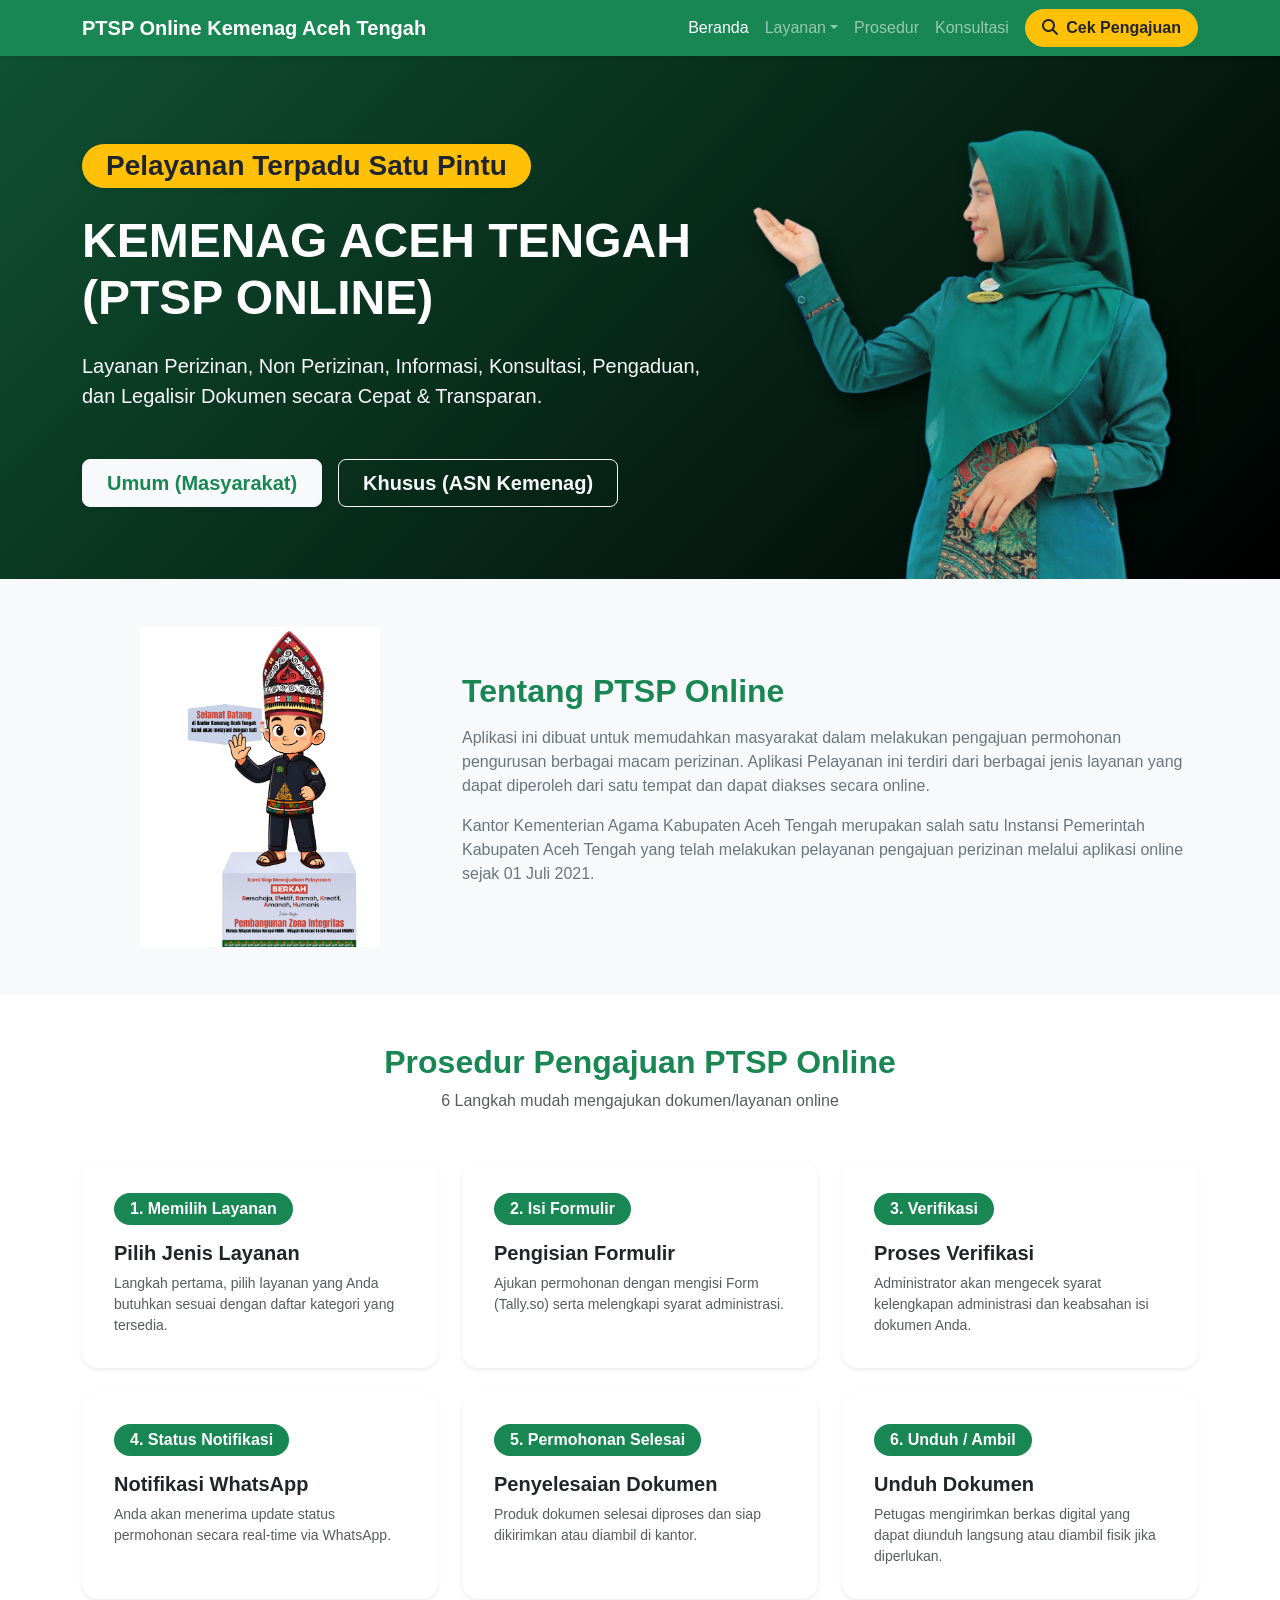
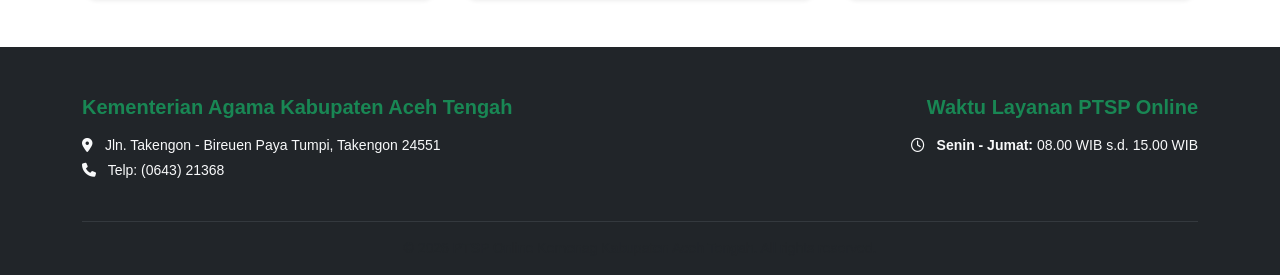
==== index.html @ ee906d06 "jarak" ====
<!DOCTYPE html>
<html lang="id">
<head>
    <meta charset="UTF-8">
    <meta name="viewport" content="width=device-width, initial-scale=1.0">
    <title>PTSP Online - Kemenag Kabupaten Aceh Tengah</title>

    <!-- Bootstrap 5 CDN -->
    <link href="https://cdn.jsdelivr.net/npm/bootstrap@5.3.3/dist/css/bootstrap.min.css" rel="stylesheet">
    <!-- FontAwesome CDN -->
    <link rel="stylesheet" href="https://cdnjs.cloudflare.com/ajax/libs/font-awesome/6.5.2/css/all.min.css">
    <!-- Custom CSS -->
    <link rel="stylesheet" href="css/style.css">
</head>
<body>

    <!-- NAVBAR -->
    <nav class="navbar navbar-expand-lg navbar-dark bg-success sticky-top shadow-sm">
        <div class="container">
            <a class="navbar-brand d-flex align-items-center gap-2 fw-bold" href="#">
                <!-- Tambahkan logo kemenag jika ada -->
                <span>PTSP Online Kemenag Aceh Tengah</span>
            </a>
            <button class="navbar-toggler" type="button" data-bs-toggle="collapse" data-bs-target="#navbarNav">
                <span class="navbar-toggler-icon"></span>
            </button>
            <div class="collapse navbar-collapse" id="navbarNav">
                <ul class="navbar-nav ms-auto align-items-lg-center">
                    <li class="nav-item"><a class="nav-link active" href="#beranda">Beranda</a></li>
                    <li class="nav-item dropdown">
                        <a class="nav-link dropdown-toggle" href="#" role="button" data-bs-toggle="dropdown">Layanan</a>
                        <ul class="dropdown-menu">
                            <li><a class="dropdown-item" href="#layanan-umum"><i class="fa-solid fa-users me-2"></i>Masyarakat Umum</a></li>
                            <li><a class="dropdown-item" href="#layanan-asn"><i class="fa-solid fa-user-tie me-2"></i>Khusus ASN</a></li>
                        </ul>
                    </li>
                    <li class="nav-item"><a class="nav-link" href="#prosedur">Prosedur</a></li>
                    <li class="nav-item"><a class="nav-link" href="#konsultasi">Konsultasi</a></li>
                    <li class="nav-item ms-lg-2 mt-2 mt-lg-0">
                        <a class="btn btn-warning text-dark fw-bold rounded-pill px-3" href="#cek-pengajuan">
                            <i class="fa-solid fa-magnifying-glass me-1"></i> Cek Pengajuan
                        </a>
                    </li>
                </ul>
            </div>
        </div>
    </nav>

    <!-- HERO SECTION -->
    <section id="beranda" class="bg-dark text-white pt-5 position-relative overflow-hidden" style="background: linear-gradient(135deg, #0f5132 0%, #000000 100%);">
        <div class="container pt-4">
            <div class="row align-items-end">
                <!-- Kolom Teks & Tombol -->
                <div class="col-lg-7 text-center text-lg-start mb-5 pb-lg-4">
                    <!-- Badge Diperbesar -->
                    <span class="badge bg-warning text-dark mb-4 px-4 py-2 fs-3 rounded-pill fw-bold shadow-sm">
                        Pelayanan Terpadu Satu Pintu
                    </span>
                    
                    <h1 class="display-5 fw-bold mb-3">KEMENAG ACEH TENGAH<br>(PTSP ONLINE)</h1>
                    <p class="lead text-light mb-4 mt-4">Layanan Perizinan, Non Perizinan, Informasi, Konsultasi, Pengaduan, dan Legalisir Dokumen secara Cepat & Transparan.</p>
                    
                    <!-- Tombol Sejajar & Tanpa Icon -->
                    <div class="d-flex flex-row flex-wrap gap-3 justify-content-center justify-content-lg-start align-items-center mt-5">
                        <a href="#layanan-umum" class="btn btn-light btn-lg fw-bold px-4 py-2-5 shadow-sm text-success">
                            Umum (Masyarakat)
                        </a>
                        <a href="#layanan-asn" class="btn btn-outline-light btn-lg fw-bold px-4 py-2-5">
                            Khusus (ASN Kemenag)
                        </a>
                    </div>
                </div>

                <!-- Kolom Gambar Dempet Bawah -->
                <div class="col-lg-5 text-center text-lg-end d-flex justify-content-center justify-content-lg-end align-items-end">
                    <img src="assets/img/hero-img.png" alt="Petugas PTSP Online" class="img-fluid align-self-end" style="max-height: 460px; width: auto; display: block; margin-bottom: 0;">
                </div>
            </div>
        </div>
    </section>

    <!-- TENTANG & MASKOT SECTION -->
    <section class="py-5 bg-light">
        <div class="container">
            <div class="row align-items-center g-4">
                <div class="col-md-4 text-center">
                    <img src="assets/img/maskot.png" alt="Maskot PTSP" class="img-fluid" style="max-height: 320px;">
                </div>
                <div class="col-md-8">
                    <h2 class="fw-bold text-success mb-3">Tentang PTSP Online</h2>
                    <p class="text-secondary leading-relaxed">
                        Aplikasi ini dibuat untuk memudahkan masyarakat dalam melakukan pengajuan permohonan pengurusan berbagai macam perizinan. Aplikasi Pelayanan ini terdiri dari berbagai jenis layanan yang dapat diperoleh dari satu tempat dan dapat diakses secara online.
                    </p>
                    <p class="text-secondary leading-relaxed">
                        Kantor Kementerian Agama Kabupaten Aceh Tengah merupakan salah satu Instansi Pemerintah Kabupaten Aceh Tengah yang telah melakukan pelayanan pengajuan perizinan melalui aplikasi online sejak 01 Juli 2021.
                    </p>
                </div>
            </div>
        </div>
    </section>

    <!-- PROSEDUR PENGAJUAN -->
    <section id="prosedur" class="py-5">
        <div class="container">
            <div class="text-center mb-5">
                <h2 class="fw-bold text-success">Prosedur Pengajuan PTSP Online</h2>
                <p class="text-muted">6 Langkah mudah mengajukan dokumen/layanan online</p>
            </div>

            <div class="row g-4">
                <!-- Step 1 -->
                <div class="col-md-6 col-lg-4">
                    <div class="card h-100 border-0 shadow-sm p-3 rounded-4">
                        <div class="card-body">
                            <div class="badge bg-success mb-3 px-3 py-2 fs-6 rounded-pill">1. Memilih Layanan</div>
                            <h5 class="card-title fw-bold">Pilih Jenis Layanan</h5>
                            <p class="card-text text-muted small">Langkah pertama, pilih layanan yang Anda butuhkan sesuai dengan daftar kategori yang tersedia.</p>
                        </div>
                    </div>
                </div>
                <!-- Step 2 -->
                <div class="col-md-6 col-lg-4">
                    <div class="card h-100 border-0 shadow-sm p-3 rounded-4">
                        <div class="card-body">
                            <div class="badge bg-success mb-3 px-3 py-2 fs-6 rounded-pill">2. Isi Formulir</div>
                            <h5 class="card-title fw-bold">Pengisian Formulir</h5>
                            <p class="card-text text-muted small">Ajukan permohonan dengan mengisi Form (Tally.so) serta melengkapi syarat administrasi.</p>
                        </div>
                    </div>
                </div>
                <!-- Step 3 -->
                <div class="col-md-6 col-lg-4">
                    <div class="card h-100 border-0 shadow-sm p-3 rounded-4">
                        <div class="card-body">
                            <div class="badge bg-success mb-3 px-3 py-2 fs-6 rounded-pill">3. Verifikasi</div>
                            <h5 class="card-title fw-bold">Proses Verifikasi</h5>
                            <p class="card-text text-muted small">Administrator akan mengecek syarat kelengkapan administrasi dan keabsahan isi dokumen Anda.</p>
                        </div>
                    </div>
                </div>
                <!-- Step 4 -->
                <div class="col-md-6 col-lg-4">
                    <div class="card h-100 border-0 shadow-sm p-3 rounded-4">
                        <div class="card-body">
                            <div class="badge bg-success mb-3 px-3 py-2 fs-6 rounded-pill">4. Status Notifikasi</div>
                            <h5 class="card-title fw-bold">Notifikasi WhatsApp</h5>
                            <p class="card-text text-muted small">Anda akan menerima update status permohonan secara real-time via WhatsApp.</p>
                        </div>
                    </div>
                </div>
                <!-- Step 5 -->
                <div class="col-md-6 col-lg-4">
                    <div class="card h-100 border-0 shadow-sm p-3 rounded-4">
                        <div class="card-body">
                            <div class="badge bg-success mb-3 px-3 py-2 fs-6 rounded-pill">5. Permohonan Selesai</div>
                            <h5 class="card-title fw-bold">Penyelesaian Dokumen</h5>
                            <p class="card-text text-muted small">Produk dokumen selesai diproses dan siap dikirimkan atau diambil di kantor.</p>
                        </div>
                    </div>
                </div>
                <!-- Step 6 -->
                <div class="col-md-6 col-lg-4">
                    <div class="card h-100 border-0 shadow-sm p-3 rounded-4">
                        <div class="card-body">
                            <div class="badge bg-success mb-3 px-3 py-2 fs-6 rounded-pill">6. Unduh / Ambil</div>
                            <h5 class="card-title fw-bold">Unduh Dokumen</h5>
                            <p class="card-text text-muted small">Petugas mengirimkan berkas digital yang dapat diunduh langsung atau diambil fisik jika diperlukan.</p>
                        </div>
                    </div>
                </div>
            </div>
        </div>
    </section>

    <!-- FOOTER -->
    <footer class="bg-dark text-white pt-5 pb-3">
        <div class="container">
            <div class="row g-4 mb-4">
                <div class="col-md-6">
                    <h5 class="fw-bold text-success mb-3">Kementerian Agama Kabupaten Aceh Tengah</h5>
                    <p class="text-light small mb-1"><i class="fa-solid fa-location-dot me-2"></i> Jln. Takengon - Bireuen Paya Tumpi, Takengon 24551</p>
                    <p class="text-light small"><i class="fa-solid fa-phone me-2"></i> Telp: (0643) 21368</p>
                </div>
                <div class="col-md-6 text-md-end">
                    <h5 class="fw-bold text-success mb-3">Waktu Layanan PTSP Online</h5>
                    <p class="text-light small mb-0"><i class="fa-regular fa-clock me-2"></i> <strong>Senin - Jumat:</strong> 08.00 WIB s.d. 15.00 WIB</p>
                </div>
            </div>
            <hr class="border-secondary">
            <div class="text-center text-muted small">
                &copy; 2026 PTSP Online Kemenag Kabupaten Aceh Tengah. All rights reserved.
            </div>
        </div>
    </footer>

    <!-- Bootstrap JS Bundle -->
    <script src="https://cdn.jsdelivr.net/npm/bootstrap@5.3.3/dist/js/bootstrap.bundle.min.js"></script>
</body>
</html>
---- css/style.css ----
/* Custom CSS PTSP Online */
body {
    font-family: 'Segoe UI', Tahoma, Geneva, Verdana, sans-serif;
}

/* Menghilangkan margin bawah bawaan gambar hero agar dempet dasar section */
#beranda img {
    margin-bottom: 0 !important;
    vertical-align: bottom;
}

/* Transisi halus saat tombol di-hover */
#beranda .btn {
    transition: all 0.2s ease-in-out;
}

#beranda .btn:hover {
    transform: translateY(-2px);
}
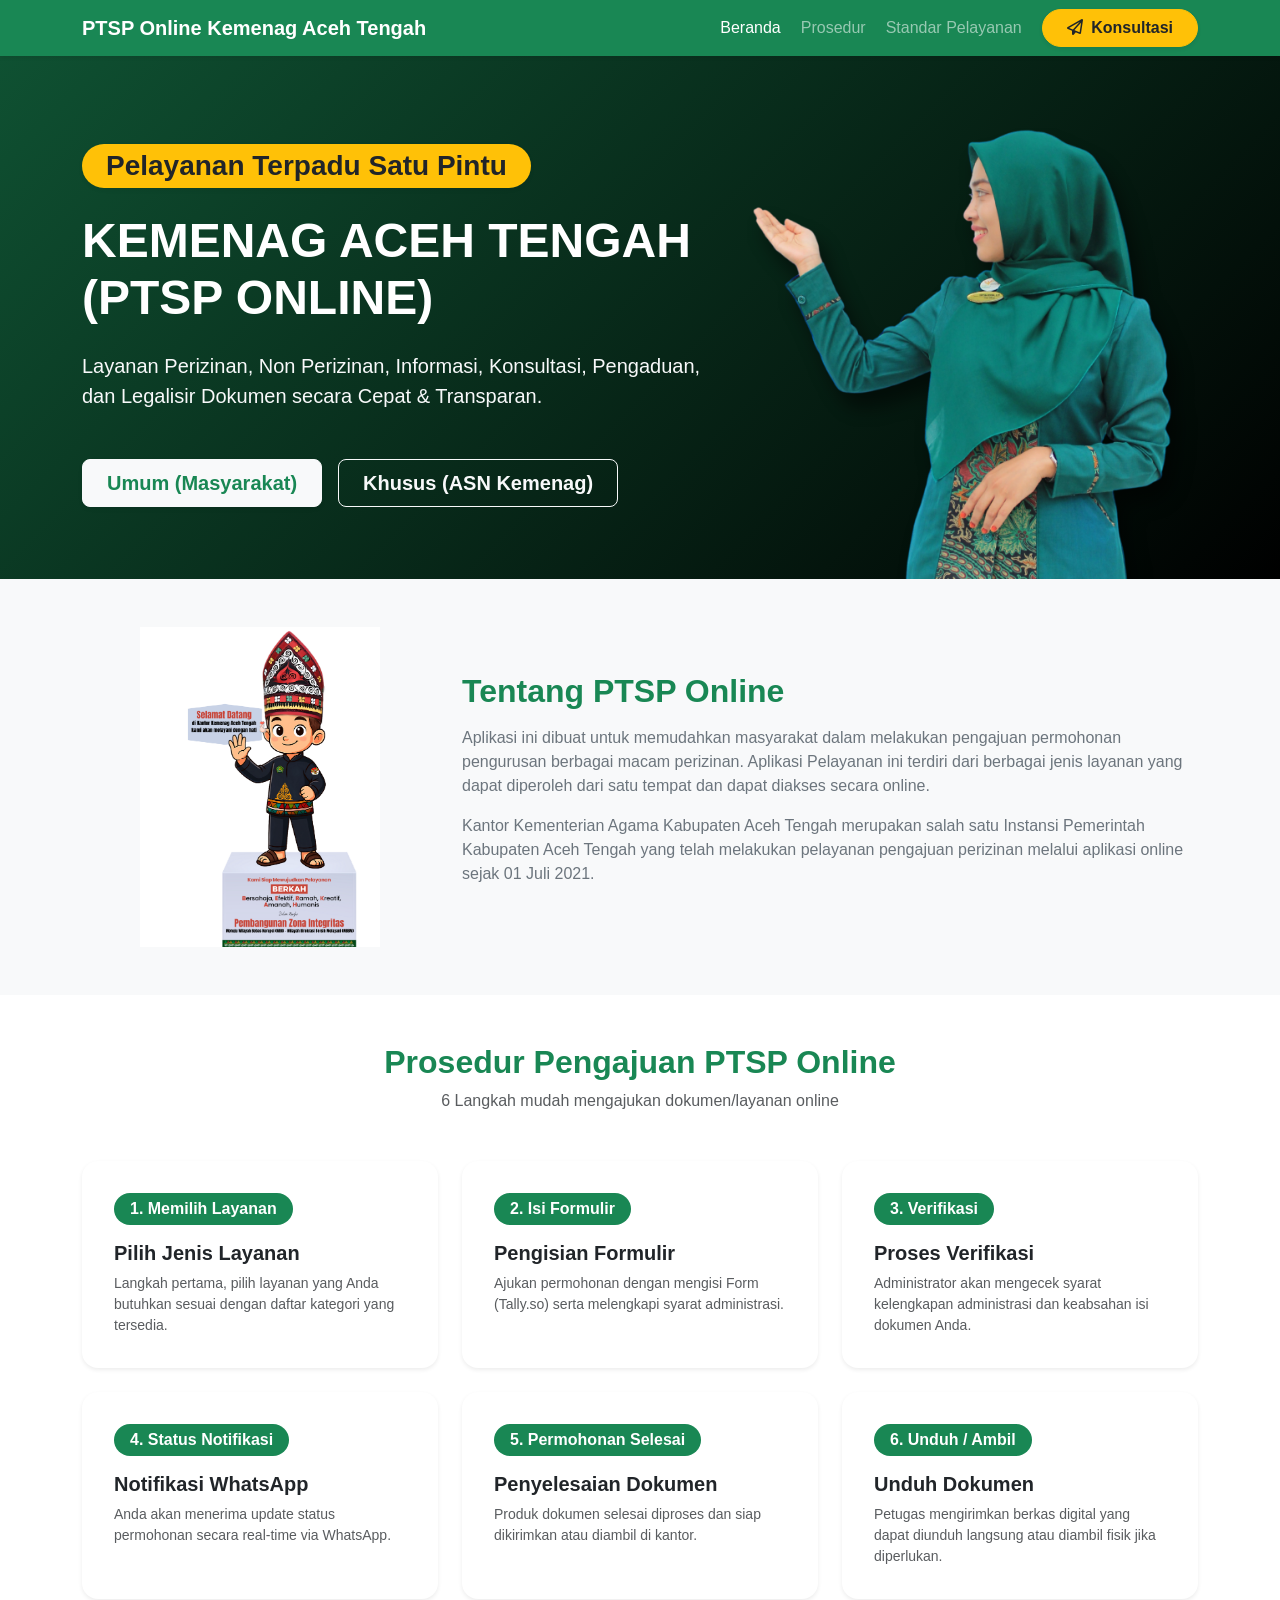
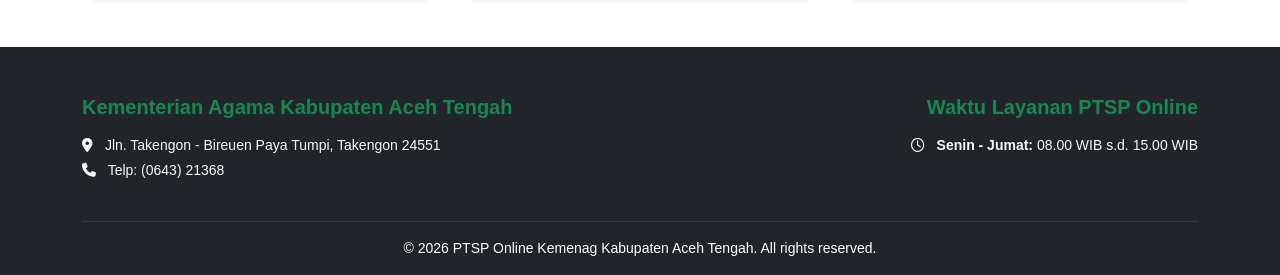
==== commit ebd69349: "navbar, footer, modal" ====
--- a/index.html
+++ b/index.html
@@ -18,28 +18,27 @@
     <nav class="navbar navbar-expand-lg navbar-dark bg-success sticky-top shadow-sm">
         <div class="container">
             <a class="navbar-brand d-flex align-items-center gap-2 fw-bold" href="#">
-                <!-- Tambahkan logo kemenag jika ada -->
                 <span>PTSP Online Kemenag Aceh Tengah</span>
             </a>
             <button class="navbar-toggler" type="button" data-bs-toggle="collapse" data-bs-target="#navbarNav">
                 <span class="navbar-toggler-icon"></span>
             </button>
             <div class="collapse navbar-collapse" id="navbarNav">
-                <ul class="navbar-nav ms-auto align-items-lg-center">
-                    <li class="nav-item"><a class="nav-link active" href="#beranda">Beranda</a></li>
-                    <li class="nav-item dropdown">
-                        <a class="nav-link dropdown-toggle" href="#" role="button" data-bs-toggle="dropdown">Layanan</a>
-                        <ul class="dropdown-menu">
-                            <li><a class="dropdown-item" href="#layanan-umum"><i class="fa-solid fa-users me-2"></i>Masyarakat Umum</a></li>
-                            <li><a class="dropdown-item" href="#layanan-asn"><i class="fa-solid fa-user-tie me-2"></i>Khusus ASN</a></li>
-                        </ul>
-                    </li>
-                    <li class="nav-item"><a class="nav-link" href="#prosedur">Prosedur</a></li>
-                    <li class="nav-item"><a class="nav-link" href="#konsultasi">Konsultasi</a></li>
+                <ul class="navbar-nav ms-auto align-items-lg-center gap-1">
+                    <li class="nav-item">
+                        <a class="nav-link active" href="#beranda">Beranda</a>
+                    </li>
+                    <li class="nav-item">
+                        <a class="nav-link" href="#prosedur">Prosedur</a>
+                    </li>
+                    <li class="nav-item">
+                        <a class="nav-link" href="#standar-pelayanan">Standar Pelayanan</a>
+                    </li>
                     <li class="nav-item ms-lg-2 mt-2 mt-lg-0">
-                        <a class="btn btn-warning text-dark fw-bold rounded-pill px-3" href="#cek-pengajuan">
-                            <i class="fa-solid fa-magnifying-glass me-1"></i> Cek Pengajuan
-                        </a>
+                        <!-- Tombol Pemicu Popup Modal -->
+                        <button type="button" class="btn btn-warning text-dark fw-bold rounded-pill px-4 shadow-sm" data-bs-toggle="modal" data-bs-target="#modalKonsultasi">
+                            <i class="fa-regular fa-paper-plane me-1"></i> Konsultasi
+                        </button>
                     </li>
                 </ul>
             </div>
@@ -187,7 +186,7 @@
                 </div>
             </div>
             <hr class="border-secondary">
-            <div class="text-center text-muted small">
+            <div class="text-center small">
                 &copy; 2026 PTSP Online Kemenag Kabupaten Aceh Tengah. All rights reserved.
             </div>
         </div>
@@ -195,5 +194,81 @@
 
     <!-- Bootstrap JS Bundle -->
     <script src="https://cdn.jsdelivr.net/npm/bootstrap@5.3.3/dist/js/bootstrap.bundle.min.js"></script>
+
+    <!-- MODAL POPUP KONSULTASI & PENGADUAN -->
+    <div class="modal fade" id="modalKonsultasi" tabindex="-1" aria-labelledby="modalKonsultasiLabel" aria-hidden="true">
+        <div class="modal-dialog modal-dialog-centered">
+            <div class="modal-content border-0 shadow-lg rounded-4">
+                <!-- Modal Header -->
+                <div class="modal-header border-bottom-0 pb-0">
+                    <h5 class="modal-title fw-bold text-success fs-5" id="modalKonsultasiLabel">
+                        Layanan Konsultasi Dan Pengaduan
+                    </h5>
+                    <button type="button" class="btn-close" data-bs-dismiss="modal" aria-label="Close"></button>
+                </div>
+
+                <!-- Modal Body -->
+                <div class="modal-body p-4">
+                    <!-- Kartu WhatsApp Utama -->
+                    <div class="card border-0 bg-light rounded-4 p-3 mb-3 shadow-sm">
+                        <div class="d-flex align-items-start gap-3">
+                            <div class="bg-success text-white rounded-circle p-2 fs-4 d-flex align-items-center justify-content-center" style="width: 45px; height: 45px;">
+                                <i class="fa-brands fa-whatsapp"></i>
+                            </div>
+                            <div>
+                                <h6 class="fw-bold mb-1 text-dark">WhatsApp Konsultasi & Pengaduan</h6>
+                                <p class="text-muted small mb-3">Pertanyaan dan aduan Anda tersambung langsung dengan saluran resmi kami.</p>
+                                <div class="d-flex flex-wrap gap-2">
+                                    <a href="https://wa.me/628xxxxxxxxxx?text=Halo%20Admin%20PTSP,%20saya%20ingin%20konsultasi" target="_blank" class="btn btn-sm btn-outline-success fw-semibold rounded-pill px-3">
+                                        Layanan/Konsultasi
+                                    </a>
+                                    <a href="https://wa.me/628xxxxxxxxxx?text=Halo%20Admin%20PTSP,%20saya%20ingin%20menyampaikan%20pengaduan" target="_blank" class="btn btn-sm btn-outline-danger fw-semibold rounded-pill px-3">
+                                        Keluhan/Pengaduan
+                                    </a>
+                                </div>
+                            </div>
+                        </div>
+                    </div>
+
+                    <!-- Accordion untuk Saluran Lain -->
+                    <div class="accordion accordion-flush" id="accordionKonsultasi">
+                        <!-- Mail Box -->
+                        <div class="accordion-item border rounded-3 mb-2 overflow-hidden">
+                            <h2 class="accordion-header">
+                                <button class="accordion-button collapsed fw-semibold text-dark shadow-none" type="button" data-bs-toggle="collapse" data-bs-target="#collapseMail">
+                                    <i class="fa-solid fa-envelope me-2 text-primary"></i> Mail Box
+                                </button>
+                            </h2>
+                            <div id="collapseMail" class="accordion-collapse collapse" data-bs-parent="#accordionKonsultasi">
+                                <div class="accordion-body small text-muted">
+                                    Kirimkan surat atau pertanyaan Anda melalui surel resmi kami di:<br>
+                                    <a href="mailto:kemenagacehtengah@kemenag.go.id" class="fw-bold text-success">kemenagacehtengah@kemenag.go.id</a>
+                                </div>
+                            </div>
+                        </div>
+
+                        <!-- Whistleblowing System -->
+                        <div class="accordion-item border rounded-3 overflow-hidden">
+                            <h2 class="accordion-header">
+                                <button class="accordion-button collapsed fw-semibold text-dark shadow-none" type="button" data-bs-toggle="collapse" data-bs-target="#collapseWBS">
+                                    <i class="fa-solid fa-bullhorn me-2 text-warning"></i> Whistleblowing System (WBS)
+                                </button>
+                            </h2>
+                            <div id="collapseWBS" class="accordion-collapse collapse" data-bs-parent="#accordionKonsultasi">
+                                <div class="accordion-body small text-muted">
+                                    Laporkan indikasi pelanggaran secara rahasia dan aman melalui portal WBS resmi Kementerian Agama.
+                                </div>
+                            </div>
+                        </div>
+                    </div>
+                </div>
+
+                <!-- Modal Footer -->
+                <div class="modal-footer border-top-0 pt-0">
+                    <button type="button" class="btn btn-light fw-bold rounded-pill px-4" data-bs-dismiss="modal">Close</button>
+                </div>
+            </div>
+        </div>
+    </div>
 </body>
 </html>
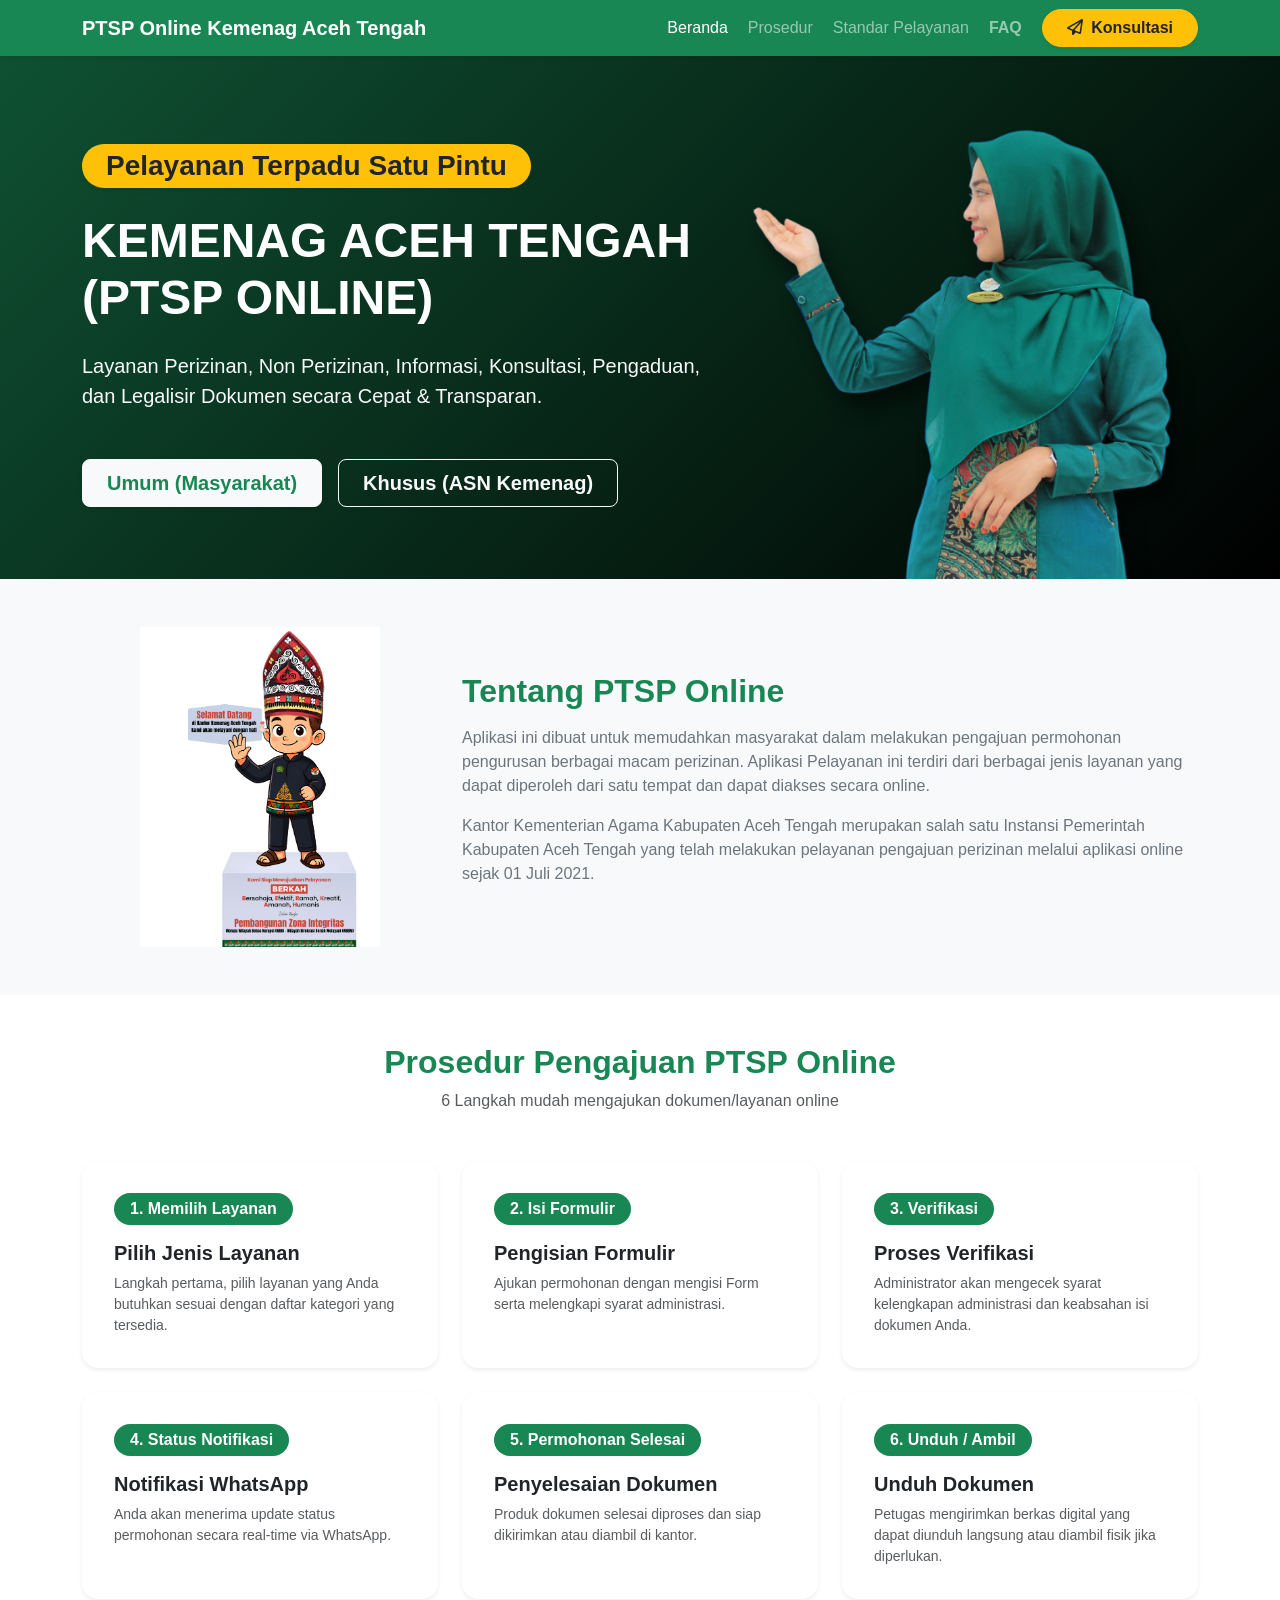
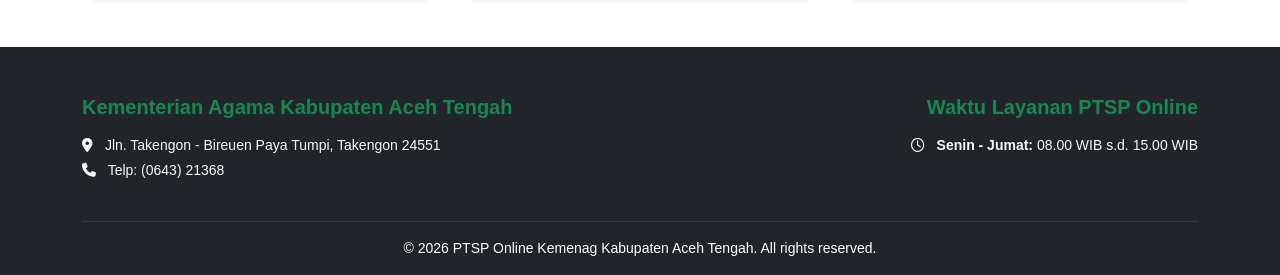
==== commit 1c71f660: "favicon" ====
--- a/index.html
+++ b/index.html
@@ -4,6 +4,7 @@
     <meta charset="UTF-8">
     <meta name="viewport" content="width=device-width, initial-scale=1.0">
     <title>PTSP Online - Kemenag Kabupaten Aceh Tengah</title>
+    <link rel="icon" type="image/png" href="logo-fav.png">
 
     <!-- Bootstrap 5 CDN -->
     <link href="https://cdn.jsdelivr.net/npm/bootstrap@5.3.3/dist/css/bootstrap.min.css" rel="stylesheet">
@@ -15,35 +16,8 @@
 <body>
 
     <!-- NAVBAR -->
-    <nav class="navbar navbar-expand-lg navbar-dark bg-success sticky-top shadow-sm">
-        <div class="container">
-            <a class="navbar-brand d-flex align-items-center gap-2 fw-bold" href="#">
-                <span>PTSP Online Kemenag Aceh Tengah</span>
-            </a>
-            <button class="navbar-toggler" type="button" data-bs-toggle="collapse" data-bs-target="#navbarNav">
-                <span class="navbar-toggler-icon"></span>
-            </button>
-            <div class="collapse navbar-collapse" id="navbarNav">
-                <ul class="navbar-nav ms-auto align-items-lg-center gap-1">
-                    <li class="nav-item">
-                        <a class="nav-link active" href="#beranda">Beranda</a>
-                    </li>
-                    <li class="nav-item">
-                        <a class="nav-link" href="#prosedur">Prosedur</a>
-                    </li>
-                    <li class="nav-item">
-                        <a class="nav-link" href="#standar-pelayanan">Standar Pelayanan</a>
-                    </li>
-                    <li class="nav-item ms-lg-2 mt-2 mt-lg-0">
-                        <!-- Tombol Pemicu Popup Modal -->
-                        <button type="button" class="btn btn-warning text-dark fw-bold rounded-pill px-4 shadow-sm" data-bs-toggle="modal" data-bs-target="#modalKonsultasi">
-                            <i class="fa-regular fa-paper-plane me-1"></i> Konsultasi
-                        </button>
-                    </li>
-                </ul>
-            </div>
-        </div>
-    </nav>
+    <!-- Penampung Navbar -->
+    <div id="navbar-container"></div>
 
     <!-- HERO SECTION -->
     <section id="beranda" class="bg-dark text-white pt-5 position-relative overflow-hidden" style="background: linear-gradient(135deg, #0f5132 0%, #000000 100%);">
@@ -61,10 +35,10 @@
                     
                     <!-- Tombol Sejajar & Tanpa Icon -->
                     <div class="d-flex flex-row flex-wrap gap-3 justify-content-center justify-content-lg-start align-items-center mt-5">
-                        <a href="#layanan-umum" class="btn btn-light btn-lg fw-bold px-4 py-2-5 shadow-sm text-success">
+                        <a href="layanan-umum.html" class="btn btn-light btn-lg fw-bold px-4 py-2-5 shadow-sm text-success">
                             Umum (Masyarakat)
                         </a>
-                        <a href="#layanan-asn" class="btn btn-outline-light btn-lg fw-bold px-4 py-2-5">
+                        <a href="layanan-asn.html" class="btn btn-outline-light btn-lg fw-bold px-4 py-2-5">
                             Khusus (ASN Kemenag)
                         </a>
                     </div>
@@ -123,7 +97,7 @@
                         <div class="card-body">
                             <div class="badge bg-success mb-3 px-3 py-2 fs-6 rounded-pill">2. Isi Formulir</div>
                             <h5 class="card-title fw-bold">Pengisian Formulir</h5>
-                            <p class="card-text text-muted small">Ajukan permohonan dengan mengisi Form (Tally.so) serta melengkapi syarat administrasi.</p>
+                            <p class="card-text text-muted small">Ajukan permohonan dengan mengisi Form  serta melengkapi syarat administrasi.</p>
                         </div>
                     </div>
                 </div>
@@ -195,80 +169,27 @@
     <!-- Bootstrap JS Bundle -->
     <script src="https://cdn.jsdelivr.net/npm/bootstrap@5.3.3/dist/js/bootstrap.bundle.min.js"></script>
 
-    <!-- MODAL POPUP KONSULTASI & PENGADUAN -->
-    <div class="modal fade" id="modalKonsultasi" tabindex="-1" aria-labelledby="modalKonsultasiLabel" aria-hidden="true">
-        <div class="modal-dialog modal-dialog-centered">
-            <div class="modal-content border-0 shadow-lg rounded-4">
-                <!-- Modal Header -->
-                <div class="modal-header border-bottom-0 pb-0">
-                    <h5 class="modal-title fw-bold text-success fs-5" id="modalKonsultasiLabel">
-                        Layanan Konsultasi Dan Pengaduan
-                    </h5>
-                    <button type="button" class="btn-close" data-bs-dismiss="modal" aria-label="Close"></button>
-                </div>
+    <!-- Penampung Modal Konsultasi -->
+    <div id="modal-container"></div>
 
-                <!-- Modal Body -->
-                <div class="modal-body p-4">
-                    <!-- Kartu WhatsApp Utama -->
-                    <div class="card border-0 bg-light rounded-4 p-3 mb-3 shadow-sm">
-                        <div class="d-flex align-items-start gap-3">
-                            <div class="bg-success text-white rounded-circle p-2 fs-4 d-flex align-items-center justify-content-center" style="width: 45px; height: 45px;">
-                                <i class="fa-brands fa-whatsapp"></i>
-                            </div>
-                            <div>
-                                <h6 class="fw-bold mb-1 text-dark">WhatsApp Konsultasi & Pengaduan</h6>
-                                <p class="text-muted small mb-3">Pertanyaan dan aduan Anda tersambung langsung dengan saluran resmi kami.</p>
-                                <div class="d-flex flex-wrap gap-2">
-                                    <a href="https://wa.me/628xxxxxxxxxx?text=Halo%20Admin%20PTSP,%20saya%20ingin%20konsultasi" target="_blank" class="btn btn-sm btn-outline-success fw-semibold rounded-pill px-3">
-                                        Layanan/Konsultasi
-                                    </a>
-                                    <a href="https://wa.me/628xxxxxxxxxx?text=Halo%20Admin%20PTSP,%20saya%20ingin%20menyampaikan%20pengaduan" target="_blank" class="btn btn-sm btn-outline-danger fw-semibold rounded-pill px-3">
-                                        Keluhan/Pengaduan
-                                    </a>
-                                </div>
-                            </div>
-                        </div>
-                    </div>
+    <!-- Bootstrap JS Bundle -->
+    <script src="https://cdn.jsdelivr.net/npm/bootstrap@5.3.3/dist/js/bootstrap.bundle.min.js"></script>
 
-                    <!-- Accordion untuk Saluran Lain -->
-                    <div class="accordion accordion-flush" id="accordionKonsultasi">
-                        <!-- Mail Box -->
-                        <div class="accordion-item border rounded-3 mb-2 overflow-hidden">
-                            <h2 class="accordion-header">
-                                <button class="accordion-button collapsed fw-semibold text-dark shadow-none" type="button" data-bs-toggle="collapse" data-bs-target="#collapseMail">
-                                    <i class="fa-solid fa-envelope me-2 text-primary"></i> Mail Box
-                                </button>
-                            </h2>
-                            <div id="collapseMail" class="accordion-collapse collapse" data-bs-parent="#accordionKonsultasi">
-                                <div class="accordion-body small text-muted">
-                                    Kirimkan surat atau pertanyaan Anda melalui surel resmi kami di:<br>
-                                    <a href="mailto:kemenagacehtengah@kemenag.go.id" class="fw-bold text-success">kemenagacehtengah@kemenag.go.id</a>
-                                </div>
-                            </div>
-                        </div>
+    <!-- Script Load Komponent Navbar & Modal -->
+    <script>
+        // Load Navbar
+        fetch('navbar.html')
+            .then(response => response.text())
+            .then(data => {
+                document.getElementById('navbar-container').innerHTML = data;
+            });
 
-                        <!-- Whistleblowing System -->
-                        <div class="accordion-item border rounded-3 overflow-hidden">
-                            <h2 class="accordion-header">
-                                <button class="accordion-button collapsed fw-semibold text-dark shadow-none" type="button" data-bs-toggle="collapse" data-bs-target="#collapseWBS">
-                                    <i class="fa-solid fa-bullhorn me-2 text-warning"></i> Whistleblowing System (WBS)
-                                </button>
-                            </h2>
-                            <div id="collapseWBS" class="accordion-collapse collapse" data-bs-parent="#accordionKonsultasi">
-                                <div class="accordion-body small text-muted">
-                                    Laporkan indikasi pelanggaran secara rahasia dan aman melalui portal WBS resmi Kementerian Agama.
-                                </div>
-                            </div>
-                        </div>
-                    </div>
-                </div>
-
-                <!-- Modal Footer -->
-                <div class="modal-footer border-top-0 pt-0">
-                    <button type="button" class="btn btn-light fw-bold rounded-pill px-4" data-bs-dismiss="modal">Close</button>
-                </div>
-            </div>
-        </div>
-    </div>
+        // Load Modal Konsultasi
+        fetch('modal-konsultasi.html')
+            .then(response => response.text())
+            .then(data => {
+                document.getElementById('modal-container').innerHTML = data;
+            });
+    </script>
 </body>
 </html>
--- a/css/style.css
+++ b/css/style.css
@@ -16,4 +16,91 @@
 
 #beranda .btn:hover {
     transform: translateY(-2px);
+}
+
+/* ============================================================
+   PTSP ONLINE KEMENAG ACEH TENGAH - GLOBAL & CUSTOM STYLES
+   ============================================================ */
+
+/* ------------------------------------------------------------
+   1. HERO HEADER STYLES
+   ------------------------------------------------------------ */
+.hero-form-umum {
+    background: linear-gradient(135deg, #198754 0%, #0d5735 100%);
+    color: #ffffff;
+}
+
+.hero-form-asn,
+.hero-faq {
+    background: linear-gradient(135deg, #064e3b 0%, #047857 100%);
+    color: #ffffff;
+}
+
+/* ------------------------------------------------------------
+   2. FORM EMBED CARD STYLES
+   ------------------------------------------------------------ */
+.form-card {
+    border: none;
+    border-radius: 16px;
+    box-shadow: 0 10px 30px rgba(0, 0, 0, 0.08);
+    overflow: hidden;
+    background: #ffffff;
+}
+
+/* ------------------------------------------------------------
+   3. ACCORDION FAQ STYLES (MIRIP DESAIN REFERENSI)
+   ------------------------------------------------------------ */
+.faq-card {
+    border: 1px solid #e2e8f0;
+    border-radius: 12px;
+    background: #ffffff;
+    transition: all 0.2s ease-in-out;
+}
+
+.faq-card:hover {
+    box-shadow: 0 4px 12px rgba(0, 0, 0, 0.05);
+}
+
+.faq-button {
+    background: transparent;
+    border: none;
+    width: 100%;
+    text-align: left;
+    padding: 18px 24px;
+    font-weight: 600;
+    color: #334155;
+    display: flex;
+    align-items: center;
+    justify-content: space-between;
+    gap: 12px;
+    border-radius: 12px;
+}
+
+.faq-button:not(.collapsed) {
+    color: #1e1b4b;
+    background-color: #f8fafc;
+    border-bottom-left-radius: 0;
+    border-bottom-right-radius: 0;
+}
+
+.faq-icon-question {
+    color: #0ea5e9; /* Warna ikon tanya biru muda */
+    font-size: 1.25rem;
+    flex-shrink: 0;
+}
+
+.faq-chevron {
+    color: #64748b;
+    transition: transform 0.2s ease;
+}
+
+.faq-button:not(.collapsed) .faq-chevron {
+    transform: rotate(180deg);
+}
+
+.faq-body {
+    padding: 20px 24px;
+    color: #475569;
+    font-size: 0.95rem;
+    line-height: 1.6;
 }
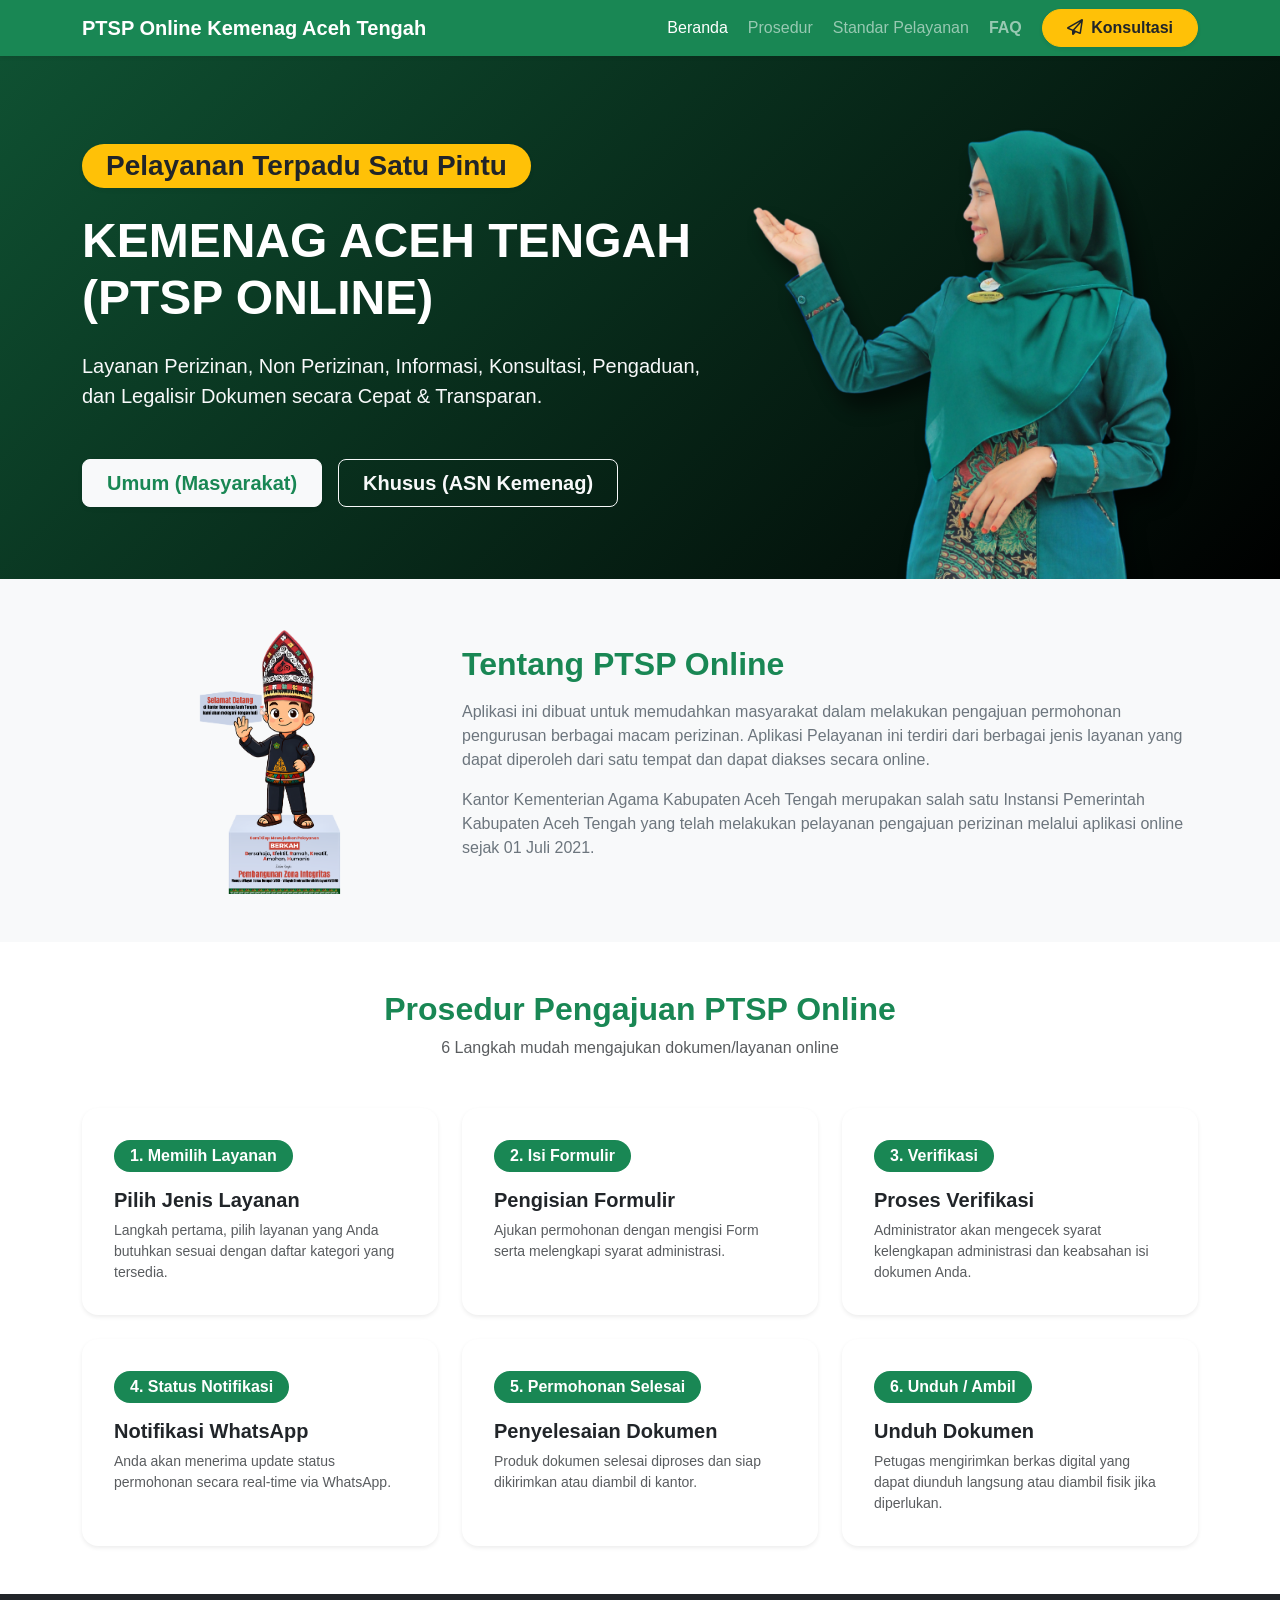
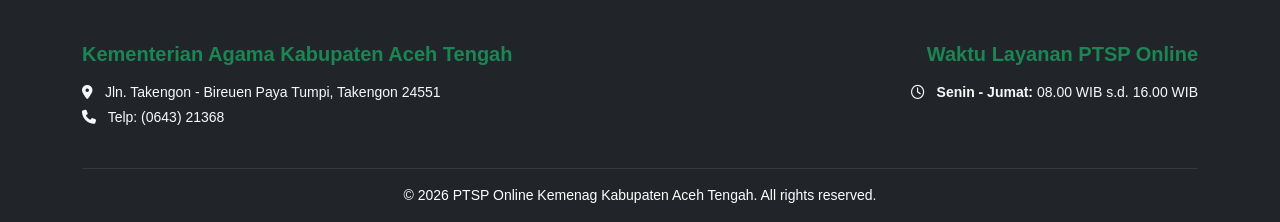
==== commit 7b5a2d4b: "jam layanan" ====
--- a/index.html
+++ b/index.html
@@ -4,7 +4,7 @@
     <meta charset="UTF-8">
     <meta name="viewport" content="width=device-width, initial-scale=1.0">
     <title>PTSP Online - Kemenag Kabupaten Aceh Tengah</title>
-    <link rel="icon" type="image/png" href="logo-fav.png">
+    <link rel="icon" type="image/png" href="assets/img/logo-fav.png">
 
     <!-- Bootstrap 5 CDN -->
     <link href="https://cdn.jsdelivr.net/npm/bootstrap@5.3.3/dist/css/bootstrap.min.css" rel="stylesheet">
@@ -156,7 +156,7 @@
                 </div>
                 <div class="col-md-6 text-md-end">
                     <h5 class="fw-bold text-success mb-3">Waktu Layanan PTSP Online</h5>
-                    <p class="text-light small mb-0"><i class="fa-regular fa-clock me-2"></i> <strong>Senin - Jumat:</strong> 08.00 WIB s.d. 15.00 WIB</p>
+                    <p class="text-light small mb-0"><i class="fa-regular fa-clock me-2"></i> <strong>Senin - Jumat:</strong> 08.00 WIB s.d. 16.00 WIB</p>
                 </div>
             </div>
             <hr class="border-secondary">
